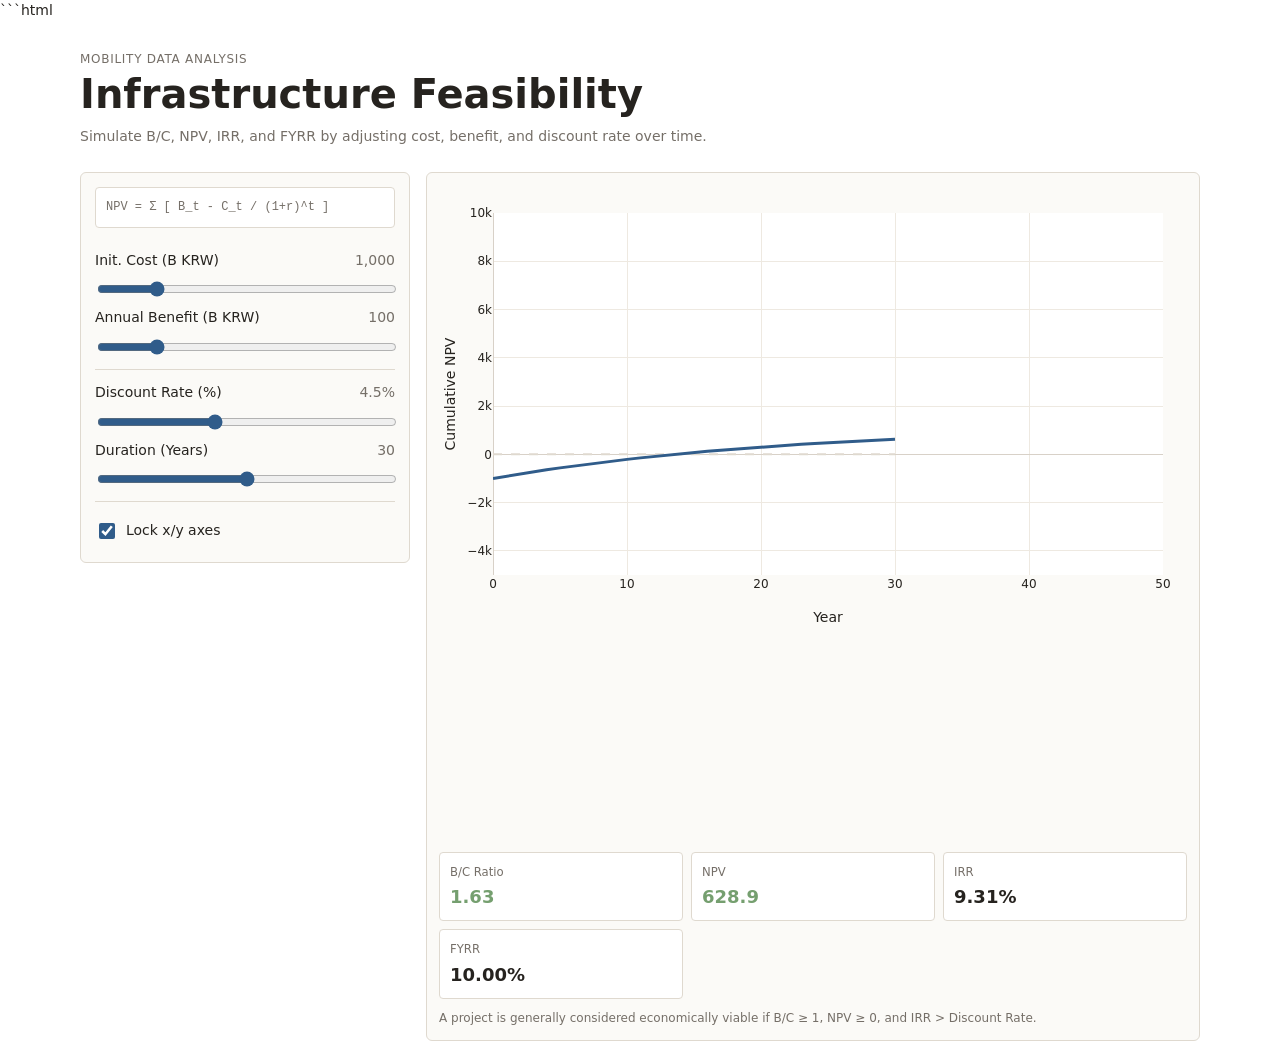
==== models/economic-feasibility/index.html @ 7a3604da "add economic feasibility model" ====
```html
<!doctype html>
<html lang="en">
<head>
  <meta charset="utf-8">
  <meta name="viewport" content="width=device-width, initial-scale=1">
  <title>Infrastructure Feasibility</title>
  <link rel="stylesheet" href="../../assets/shared.css">
  <link rel="stylesheet" href="./style.css">
  <script src="https://cdn.plot.ly/plotly-2.35.2.min.js"></script>
</head>
<body>
  <main class="model-shell">
    <header class="model-header">
      <p class="eyebrow">Mobility Data Analysis</p>
      <h1>Infrastructure Feasibility</h1>
      <p class="lede">Simulate B/C, NPV, IRR, and FYRR by adjusting cost, benefit, and discount rate over time.</p>
    </header>

    <section class="workspace">
      <aside class="controls" aria-label="Feasibility controls">
        <p class="formula">NPV = Σ [ B_t - C_t / (1+r)^t ]</p>
        <div class="control-group">
          <div class="control-row">
            <label for="cost">Init. Cost (B KRW)</label>
            <output data-output="cost"></output>
          </div>
          <input id="cost" type="range" min="100" max="5000" step="100" value="1000">
          
          <div class="control-row">
            <label for="benefit">Annual Benefit (B KRW)</label>
            <output data-output="benefit"></output>
          </div>
          <input id="benefit" type="range" min="10" max="500" step="10" value="100">
        </div>
        <div class="control-group">
          <div class="control-row">
            <label for="discount-rate">Discount Rate (%)</label>
            <output data-output="discount-rate"></output>
          </div>
          <input id="discount-rate" type="range" min="1.0" max="10.0" step="0.1" value="4.5">
          
          <div class="control-row">
            <label for="duration">Duration (Years)</label>
            <output data-output="duration"></output>
          </div>
          <input id="duration" type="range" min="10" max="50" step="5" value="30">
        </div>
        <div class="control-group">
          <label class="checkbox-row" for="lock-axes">
            <input id="lock-axes" type="checkbox" checked>
            Lock x/y axes
          </label>
        </div>
      </aside>

      <section class="chart-panel">
        <div id="chart" class="chart" role="img" aria-label="Cumulative NPV Chart"></div>
        <div id="metrics" class="metric-grid"></div>
        <p class="note">A project is generally considered economically viable if B/C &ge; 1, NPV &ge; 0, and IRR &gt; Discount Rate.</p>
      </section>
    </section>
  </main>
  <script type="module" src="./model.js"></script>
</body>
</html>
---- assets/shared.css ----
:root {
  --bg: #ffffff;
  --panel: #fbfaf7;
  --ink: #26231f;
  --muted: #756f68;
  --line: #dfd9cf;
  --accent: #305c8a;
  --accent-soft: #eaf2f8;
  --danger: #9d3b3b;
  --radius: 6px;
  --shadow: 0 12px 30px rgba(38, 35, 31, 0.08);
  font-family: Inter, ui-sans-serif, system-ui, -apple-system, BlinkMacSystemFont, "Segoe UI", sans-serif;
}

* {
  box-sizing: border-box;
}

html,
body {
  margin: 0;
  min-height: 100%;
  background: var(--bg);
  color: var(--ink);
}

body {
  font-size: 14px;
  line-height: 1.55;
}

button,
input,
select {
  font: inherit;
}

.site-shell,
.model-shell {
  width: min(1120px, calc(100vw - 32px));
  margin: 0 auto;
  padding: 28px 0;
}

.site-header,
.model-header {
  margin-bottom: 24px;
}

.eyebrow {
  margin: 0 0 4px;
  color: var(--muted);
  font-size: 12px;
  text-transform: uppercase;
  letter-spacing: 0.06em;
}

h1 {
  margin: 0;
  font-size: clamp(24px, 4vw, 40px);
  line-height: 1.1;
  letter-spacing: 0;
}

.lede {
  max-width: 720px;
  margin: 10px 0 0;
  color: var(--muted);
}

.model-list {
  display: grid;
  grid-template-columns: repeat(3, minmax(0, 1fr));
  gap: 14px;
}

.model-card {
  display: grid;
  gap: 6px;
  min-height: 150px;
  padding: 18px;
  border: 1px solid var(--line);
  border-radius: var(--radius);
  background: var(--panel);
  color: inherit;
  text-decoration: none;
}

.model-card:hover {
  border-color: #b9c9d8;
  background: #f7fbff;
}

.model-card span,
.model-card small {
  color: var(--muted);
}

.workspace {
  display: grid;
  grid-template-columns: minmax(260px, 330px) minmax(0, 1fr);
  gap: 16px;
  align-items: start;
}

.controls,
.results,
.chart-panel {
  border: 1px solid var(--line);
  border-radius: var(--radius);
  background: var(--panel);
}

.controls {
  padding: 14px;
}

.chart-panel {
  padding: 12px;
}

.control-group {
  display: grid;
  gap: 8px;
  padding: 12px 0;
  border-bottom: 1px solid var(--line);
}

.control-group:first-child {
  padding-top: 0;
}

.control-group:last-child {
  border-bottom: 0;
  padding-bottom: 0;
}

.formula {
  margin: 0 0 10px;
  padding: 10px;
  border: 1px solid var(--line);
  border-radius: 4px;
  background: #fff;
  color: var(--muted);
  font-family: ui-monospace, SFMono-Regular, Menlo, Consolas, monospace;
  font-size: 12px;
}

.control-row {
  display: grid;
  grid-template-columns: 1fr auto;
  gap: 10px;
  align-items: center;
}

.control-row label {
  color: var(--ink);
}

.control-row output {
  min-width: 56px;
  color: var(--muted);
  text-align: right;
  font-variant-numeric: tabular-nums;
}

input[type="range"] {
  width: 100%;
  accent-color: var(--accent);
}

select {
  width: 100%;
  min-height: 34px;
  border: 1px solid var(--line);
  border-radius: 4px;
  background: #fff;
  color: var(--ink);
}

.checkbox-row {
  display: flex;
  gap: 8px;
  align-items: center;
  justify-content: flex-start;
  min-height: 34px;
  color: var(--ink);
}

.checkbox-row input {
  width: 16px;
  height: 16px;
  accent-color: var(--accent);
}

.metric-grid {
  display: grid;
  grid-template-columns: repeat(3, minmax(0, 1fr));
  gap: 8px;
  margin-top: 12px;
}

.metric {
  padding: 10px;
  border: 1px solid var(--line);
  border-radius: 4px;
  background: #fff;
}

.metric small {
  display: block;
  color: var(--muted);
}

.metric strong {
  display: block;
  margin-top: 2px;
  font-size: 18px;
  font-variant-numeric: tabular-nums;
}

.chart {
  width: 100%;
  min-height: 440px;
}

.note {
  margin: 10px 0 0;
  color: var(--muted);
  font-size: 12px;
}

@media (max-width: 820px) {
  .model-list,
  .workspace {
    grid-template-columns: 1fr;
  }

  .site-shell,
  .model-shell {
    width: min(100vw - 20px, 720px);
    padding: 18px 0;
  }

  .chart {
    min-height: 360px;
  }
}
---- models/economic-feasibility/style.css ----
/* Model-specific styles only. Shared layout and control styles come from ../../assets/shared.css. */
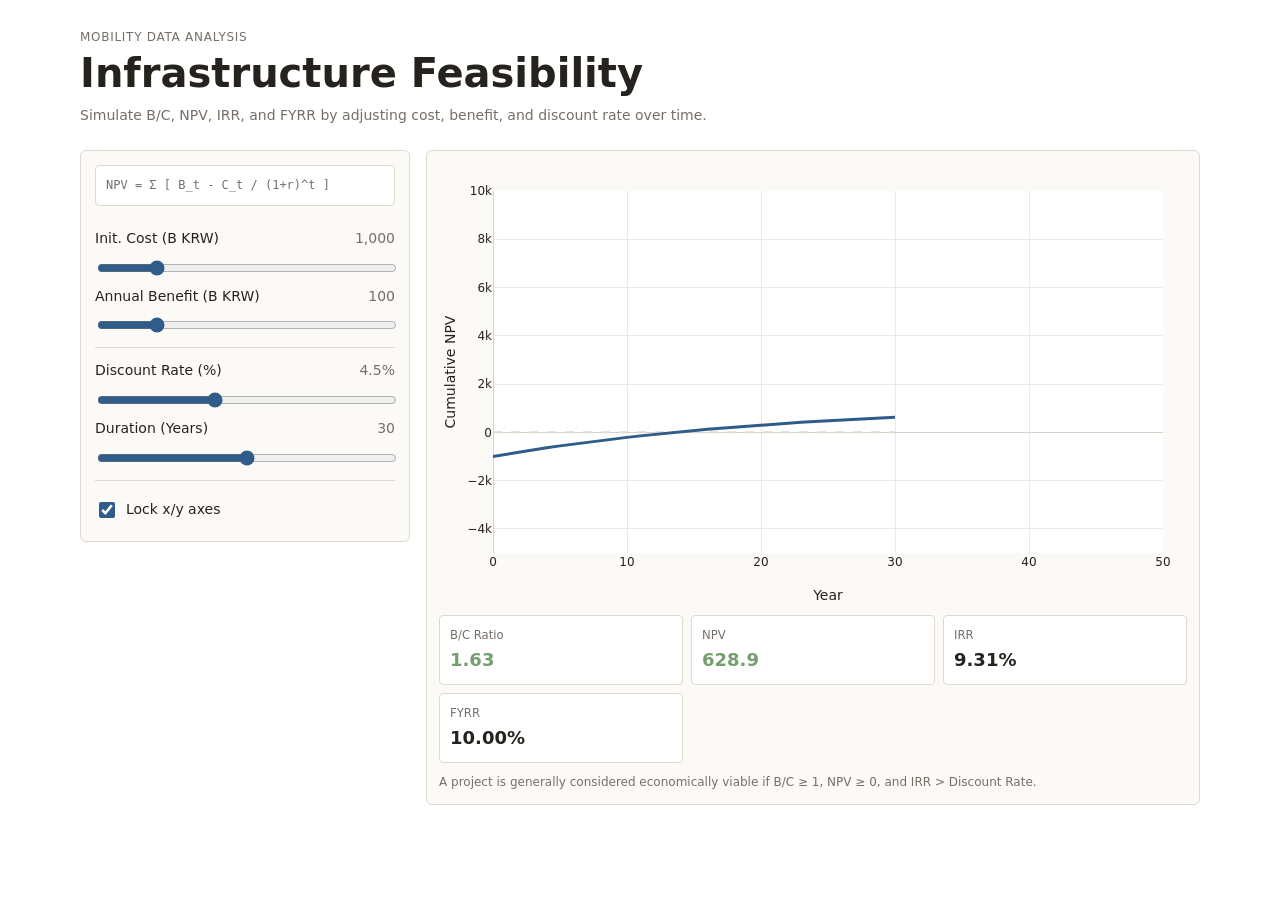
==== commit 63764abe: "Fixing typos" ====
--- a/models/economic-feasibility/index.html
+++ b/models/economic-feasibility/index.html
@@ -1,4 +1,3 @@
-```html
 <!doctype html>
 <html lang="en">
 <head>
